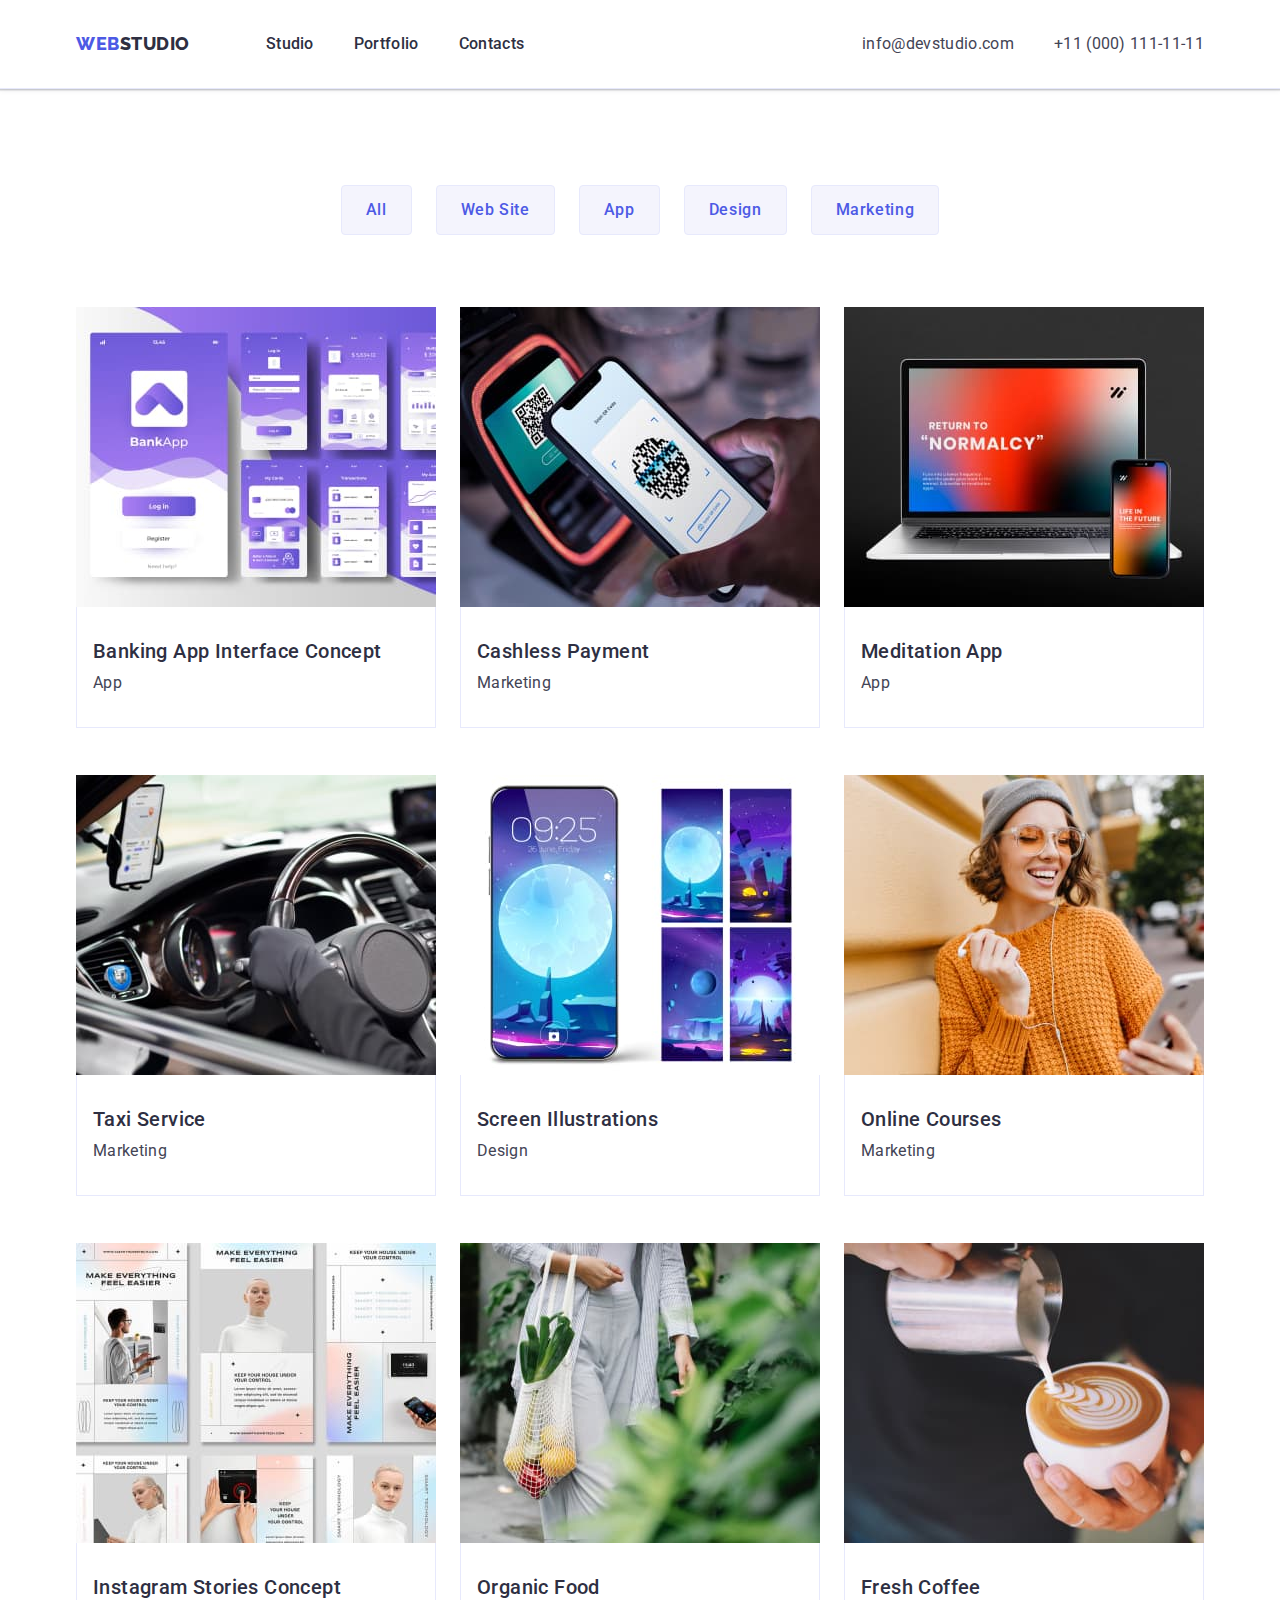
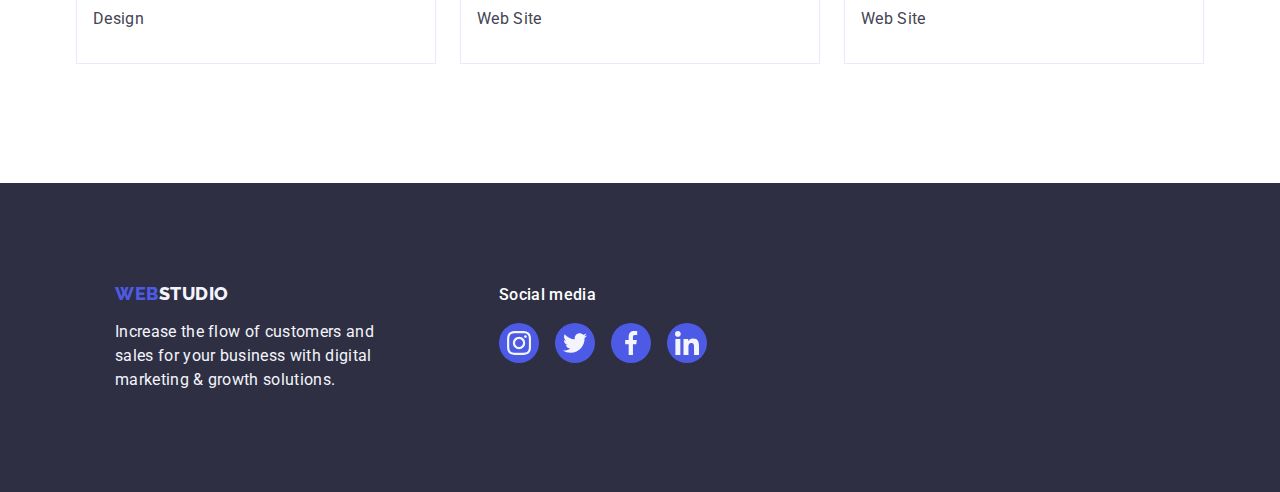
==== portfolio.html @ 546ac638 "Initial commit" ====
<!DOCTYPE html>
<html lang="en">
  <head>
    <meta charset="UTF-8" />
    <meta http-equiv="X-UA-Compatible" content="IE=edge" />
    <meta name="viewport" content="width=device-width, initial-scale=1.0" />
    <title>Portfolio</title>
    <link rel="preconnect" href="https://fonts.googleapis.com" />
    <link rel="preconnect" href="https://fonts.gstatic.com" crossorigin />
    <link
      href="https://fonts.googleapis.com/css2?family=Raleway:wght@800&family=Roboto:wght@400;500;700&display=swap"
      rel="stylesheet"
    />
    <link
      rel="stylesheet"
      href="https://cdnjs.cloudflare.com/ajax/libs/modern-normalize/1.1.0/modern-normalize.min.css"
    />
    <link rel="stylesheet" href="./css/style.css" />
  </head>
  <body>
    <!--================ Header====================== -->
    <header class="page-header">
      <div class="container page-header-container">
        <nav class="page-nav">
          <a class="logo link" href="./index.html"
            >Web<span class="logotextstudio">Studio</span>
          </a>
          <ul class="list menu-nav">
            <li>
              <a class="link list-item" href="./index.html">Studio</a>
            </li>
            <li><a class="link list-item" href="./portfolio.html">Portfolio</a></li>
            <li><a class="link list-item" href="">Contacts</a></li>
          </ul>
        </nav>
        <address class="contact">
          <ul class="contact-menu list">
            <li class="menu-item">
              <a class="mailtel link list" href="mailto:info@devstudio.com">info@devstudio.com</a>
            </li>
            <li class="menu-item">
              <a class="mailtel link list" href="tel:+110001111111">+11 (000) 111-11-11</a>
            </li>
          </ul>
        </address>
      </div>
    </header>
    <!-- ==================MAIN=========================== -->
    <main>
      <!-- SECTIOn Services -->
      <section class="services-section">
        <div class="container container-services-section">
          <h1 hidden>Services</h1>
          <ul class="menu-btn list">
            <li class="item-menu-btn">
              <button class="btn-page-portfolio" type="button">All</button>
            </li>
            <li class="item-menu-btn">
              <button class="btn-page-portfolio" type="button">Web Site</button>
            </li>
            <li class="item-menu-btn">
              <button class="btn-page-portfolio" type="button">App</button>
            </li>
            <li class="item-menu-btn">
              <button class="btn-page-portfolio" type="button">Design</button>
            </li>
            <li class="item-menu-btn">
              <button class="btn-page-portfolio" type="button">Marketing</button>
            </li>
          </ul>
          <!-- ============================== GALERY============================ -->

          <ul class="menu-galery list">
            <li class="item-galery">
              <a class="link-galery link" href="">
                <img
                  class="image-menu-galery"
                  src="./images/banking-app.jpg"
                  alt="banking app"
                  width="360"
                  height="300"
                />
                <div class="container-item-galery">
                  <h2 class="title-menu-galery">Banking App Interface Concept</h2>
                  <p class="text-menu-galery">App</p>
                </div>
              </a>
            </li>
            <li class="item-galery">
              <a class="link-galery link" href="">
                <img
                  class="image-menu-galery"
                  src="./images/cashless-payment.jpg"
                  alt="cashless-payment"
                  width="360"
                  height="300"
                />
                <div class="container-item-galery">
                  <h2 class="title-menu-galery">Cashless Payment</h2>
                  <p class="text-menu-galery">Marketing</p>
                </div>
              </a>
            </li>
            <li class="item-galery">
              <a class="link-galery link" href="">
                <img
                  class="image-menu-galery"
                  src="./images/meditation-app.jpg"
                  alt="meditation-app"
                  width="360"
                  height="300"
                />
                <div class="container-item-galery">
                  <h2 class="title-menu-galery">Meditation App</h2>
                  <p class="text-menu-galery">App</p>
                </div>
              </a>
            </li>
            <li class="item-galery">
              <a class="link-galery link" href="">
                <img
                  class="image-menu-galery"
                  src="./images/taxi-service.jpg"
                  alt="taxi-service"
                  width="360"
                  height="300"
                />
                <div class="container-item-galery">
                  <h2 class="title-menu-galery">Taxi Service</h2>
                  <p class="text-menu-galery">Marketing</p>
                </div>
              </a>
            </li>
            <li class="item-galery">
              <a class="link-galery link" href="">
                <img
                  class="image-menu-galery"
                  src="./images/screen-illustrations.jpg"
                  alt="screen-illustrations"
                  width="360"
                  height="300"
                />
                <div class="container-item-galery">
                  <h2 class="title-menu-galery">Screen Illustrations</h2>
                  <p class="text-menu-galery">Design</p>
                </div>
              </a>
            </li>
            <li class="item-galery">
              <a class="link-galery link" href="">
                <img
                  class="image-menu-galery"
                  src="./images/online-courses.jpg"
                  alt="Online Courses"
                  width="360"
                  height="300"
                />
                <div class="container-item-galery">
                  <h2 class="title-menu-galery">Online Courses</h2>
                  <p class="text-menu-galery">Marketing</p>
                </div>
              </a>
            </li>
            <li class="item-galery">
              <a class="link-galery link" href="">
                <img
                  class="image-menu-galery"
                  src="./images/instagram-stories.jpg"
                  alt="instagram-stories"
                  width="360"
                  height="300"
                />
                <div class="container-item-galery">
                  <h2 class="title-menu-galery">Instagram Stories Concept</h2>
                  <p class="text-menu-galery">Design</p>
                </div>
              </a>
            </li>
            <li class="item-galery">
              <a class="link-galery link" href="">
                <img
                  class="image-menu-galery"
                  src="./images/organic-food.jpg"
                  alt="organic-food"
                  width="360"
                  height="300"
                />
                <div class="container-item-galery">
                  <h2 class="title-menu-galery">Organic Food</h2>
                  <p class="text-menu-galery">Web Site</p>
                </div>
              </a>
            </li>
            <li class="item-galery">
              <a class="link-galery link" href="">
                <img
                  class="image-menu-galery"
                  src="./images/fresh-coffee.jpg"
                  alt="fresh-coffee"
                  width="360"
                  height="300"
                />
                <div class="container-item-galery">
                  <h2 class="title-menu-galery">Fresh Coffee</h2>
                  <p class="text-menu-galery">Web Site</p>
                </div>
              </a>
            </li>
          </ul>
        </div>
      </section>
    </main>
    <!-- ======================FOOTER=============== -->
    <footer class="footer">
      <div class="container-footer container">
        <div class="container-logo-footer">
          <a href="./index.html" class="logo link logo-footer">Web<span class="logotextstudio-footer">Studio</span></a>
          <p class="text-footer">
            Increase the flow of customers and sales for your business with digital marketing &
            growth solutions.
          </p>
        </div>
        <div class="container-social-footer">
          <p class="social-title">Social media</p>
          <ul class="menu-social-icon-footer list">
            <li class="menu-item-social-icon-footer">
              <a href="" class="footer-icon-link">
                <svg class="social-icon-footer" width="24" height="24">
                  <use href="./images/icons.svg#icon-instagram"></use>
                </svg>
              </a>
            </li>
            <li class="menu-item-social-icon-footer">
              <a href="" class="footer-icon-link">
                <svg class="social-icon-footer" width="24" height="24">
                  <use href="./images/icons.svg#icon-twitter"></use>
                </svg>
              </a>
            </li>
            <li class="menu-item-social-icon-footer">
              <a href="" class="footer-icon-link">
                <svg class="social-icon-footer" width="24" height="24">
                  <use href="./images/icons.svg#icon-facebook"></use>
                </svg>
              </a>
            </li>
            <li class="menu-item-social-icon-footer">
              <a href="" class="footer-icon-link">
                <svg class="social-icon-footer" width="24" height="24">
                  <use href="./images/icons.svg#icon-linkedin"></use>
                </svg>
              </a>
            </li>
          </ul>
        </div>
      </div>
    </footer>
  </body>
</html>
---- css/style.css ----
:root {
  --main-font-family: 'Roboto', sans-serif;
  --secondary-font-family: 'Raleway', sans-serif;
  --border-color: #8e8f99;
}
.list {
  list-style: none;
}
.link {
  text-decoration: none;
}
button {
  cursor: pointer;
}
h1,
h2,
h3,
h4,
p {
  margin-top: 0;
  margin-bottom: 0;
}
ul,
ol {
  margin-top: 0;
  margin-bottom: 0;
  padding-left: 0;
}
img {
  display: block;
}
body {
  font-family: var(--main-font-family);
  color: #434455;
  background-color: #ffffff;
}
.container {
  width: 1158px;
  padding-left: 15px;
  padding-right: 15px;
  margin: 0 auto;
}
/* ===============Header============= */
.page-header {
  display: flex;
  align-items: center;
  padding-top: 32px;
  padding-bottom: 32px;
  border-bottom: 1px solid #e7e9fc;
  box-shadow: 0px 2px 1px rgba(46, 47, 66, 0.08), 0px 1px 1px rgba(46, 47, 66, 0.16),
    0px 1px 6px rgba(46, 47, 66, 0.08);
}
.page-header-container {
  display: flex;
  align-items: center;
}
.page-nav {
  display: flex;
  align-items: center;
  margin-right: 76px;
}
.logo {
  font-family: var(--secondary-font-family);
  font-weight: 800;
  font-size: 18px;
  line-height: 1.17;
  display: flex;
  align-items: center;
  letter-spacing: 0.03em;
  text-transform: uppercase;
  color: #4d5ae5;
  margin-right: 76px;
}
.logotextstudio {
  font-family: var(--secondary-font-family);

  font-weight: 800;
  font-size: 18px;
  line-height: 1.17;
  display: flex;
  align-items: center;
  letter-spacing: 0.03em;
  text-transform: uppercase;
  color: #2e2f42;
}
.menu-nav {
  display: flex;
  gap: 40px;
}
.list-item {
  font-weight: 500;
  font-size: 16px;
  line-height: 1.5;
  letter-spacing: 0.02em;
  color: #2e2f42;
  padding: 24px 0;
}
.list-item:focus,
.list-item:hover,
.list-item:active {
  color: #404bbf;
}
.contact {
  font-style: normal;
  margin-left: auto;
}
.contact-menu {
  display: flex;
  gap: 40px;
}
.mailtel {
  font-style: normal;
  font-weight: 400;
  font-size: 16px;
  line-height: 1.5;
  letter-spacing: 0.02em;
  color: #434455;
  margin-left: auto;
  
}
.mailtel:focus,
.mailtel:hover,
.mailtel:active {
  color: #404bbf;
}
/* =================MAIN HERO============ */
.hero {
  background-color: #2e2f42;
  padding: 188px 0;
  background-image: linear-gradient(rgba(46, 47, 66, 0.7), rgba(46, 47, 66, 0.7)),
    url(../images/img-name.jpg);
  max-width: 1440px;
  background-repeat: no-repeat;
  background-position: center;
  background-size: cover;
  margin: auto;
}
.container-hero {
  display: flex;
  align-items: center;
  flex-direction: column;
}
.main-title {
  font-weight: 700;
  font-size: 56px;
  line-height: 1.07;
  text-align: center;
  letter-spacing: 0.02em;
  color: #ffffff;
  max-width: 496px;
  margin-bottom: 48px;
}
.modal-btn {
  font-family: 'Roboto', sans-serif;
  font-weight: 500;
  font-size: 16px;
  line-height: 1.5;
  border: none;
  letter-spacing: 0.04em;
  color: #ffffff;
  background: #4d5ae5;
  box-shadow: 0px 4px 4px rgba(0, 0, 0, 0.15);
  border-radius: 4px;
  min-width: 169px;
  height: 56px;
  display: block;
}
.modal-btn:hover,
.modal-btn:focus {
  background: #404bbf;
  box-shadow: 0px 4px 4px rgba(0, 0, 0, 0.15);
  border-radius: 4px;
}

/*================ SECTION SECOND============ */
.section-second {
  padding: 120px 0;
}

.tittle-section-second {
  font-weight: 500;
  font-size: 20px;
  line-height: 1.2;
  letter-spacing: 0.02em;
  color: #2e2f42;
  flex: none;
  order: 0;
  flex-grow: 0;
  margin-bottom: 8px;
}
.menu-section-second {
  display: flex;
  justify-content: center;
  gap: 24px;
}
.container-logo-img {
  display: flex;
  align-items: center;
  justify-content: center;
  margin-bottom: 8px;
  padding: 24px 100px 24px 100px;
  background: #f4f4fd;
  border-radius: 4px;
}
.logo-img {
  display: flex;
  box-sizing: content-box;
  margin: auto;
}
.item-section-second {
  width: calc((100%-72px) / 4);
}
.text-section-second {
  font-weight: 400;
  font-size: 16px;
  line-height: 1.5;
  letter-spacing: 0.02em;
  color: #434455;
  flex: none;
  order: 1;
  flex-grow: 0;
  width: 264px;
}
/* =========SECTION (Third section) What are we doing (Galery)====== */
.section-galery {
  padding-bottom: 120px;
}
.title-section-galery {
  font-weight: 700;
  font-size: 36px;
  line-height: 1.11;
  text-align: center;
  letter-spacing: 0.02em;
  text-transform: capitalize;
  color: #2e2f42;
  margin-bottom: 72px;
}
.menu-section-galery {
  display: flex;

  gap: 24px;
}

/* ========SECTION OUR TEAM ==========*/
.section-team {
  background-color: #f4f4fd;
  padding: 120px 0;
}
.menu-section-team {
  display: flex;
  gap: 24px;
}

.title-section-team {
  font-weight: 700;
  font-size: 36px;
  line-height: 1.11;
  text-align: center;
  letter-spacing: 0.02em;
  text-transform: capitalize;
  color: #2e2f42;

  margin-bottom: 72px;
}
.item-section-team {
  background-color: #ffffff;
  border-radius: 0px 0px 4px 4px;
  box-shadow: 0px 1px 6px rgba(46, 47, 66, 0.08), 0px 1px 1px rgba(46, 47, 66, 0.16),
    0px 2px 1px rgba(46, 47, 66, 0.08);
}

.container-ttile-section-team {
  padding: 32px 0;
}
.title-item-team {
  font-weight: 500;
  font-size: 20px;
  line-height: 1.2;
  text-align: center;
  letter-spacing: 0.02em;
  color: #2e2f42;
  flex: none;
  order: 0;
  flex-grow: 0;
  margin-bottom: 8px;
}
.text-item-team {
  font-weight: 400;
  font-size: 16px;
  line-height: 1.5;
  text-align: center;
  letter-spacing: 0.02em;
  color: #434455;
  flex: none;
  order: 1;
  flex-grow: 0;
  margin-bottom: 8px;
}
.menu-social {
  display: flex;
  justify-content: center;
  align-items: center;
  gap: 24px;
}
.item-menu-social {
  width: 40px;
  height: 40px;
}
.social-list-link {
  display: flex;
  justify-content: center;
  align-items: center;
  width: 100%;
  height: 100%;
  border-radius: 50%;
  background: #4d5ae5;
}
.social-list-link:hover,
.social-list-link:focus {
  background-color: #404bbf;
}
.social-list-icon {
  fill: #f4f4fd;
}
/* =======================CUSTOMERS================ */
.section-customers {
  /* padding: 120px 156px 120px 156px; */
  padding-top: 120px;
  padding-bottom: 120px;
}
.title-customers {
  font-weight: 700;
  font-size: 36px;
  line-height: 1.1;
  text-align: center;
  letter-spacing: 0.02em;
  text-transform: capitalize;
  color: #2e2f42;
  margin-bottom: 72px;
}
.menu-section-customers {
  display: flex;
  box-sizing: content-box;
  gap: 24px;
}
.item-menu-customers {
  width: 168px;
  height: 88px;
}
.link-menu-icon-customers {
  display: flex;
  justify-content: center;
  align-items: center;
  width: 100%;
  height: 100%;
  color: var(--border-color);
  border: 1px solid #8e8f99;
  border-radius: 4px;
}

.link-menu-icon-customers:hover,
.link-menu-icon-customers:focus {
  border-color: #404bbf;
  color: #404bbf;
}

.icon-customers {
  fill: currentColor;
}
/*========== FOOTER ==========*/
.footer {
  
  background-color: #2e2f42;
  padding: 100px 100px;
  margin: auto;
}
.container-footer {
  display: flex;
  align-items: baseline;
}
.container-logo-footer{
  margin-right: 120px;
}
.logo-footer {
  display: inline-block;
  margin-bottom: 16px;
}
.text-footer {
  font-weight: 400;
  font-size: 16px;
  line-height: 1.5;
  letter-spacing: 0.02em;
  color: #f4f4fd;
  display: block;
  width: 264px;

  padding-right: auto;
}
.logotextstudio-footer {
  color: #f4f4fd;
}
.social-title {
  font-weight: 500;
  font-size: 16px;
  line-height: 24px;
  letter-spacing: 0.02em;
  color: #ffffff;
  margin-bottom: 16px;
}
.menu-social-icon-footer {
  display: flex;
  justify-content: center;
  align-items: center;
  gap: 16px;
}
.menu-item-social-icon-footer {
  width: 40px;
  height: 40px;
}
.footer-icon-link {
  display: flex;
  justify-content: center;
  align-items: center;
  width: 100%;
  height: 100%;
  border-radius: 50%;
  background: #4d5ae5;
}
.footer-icon-link:hover,
.footer-icon-link:focus {
  background-color: #31d0aa;
}
.social-icon-footer {
  fill: #f4f4fd;
}
/*=============== PAGE PORTFOLIO==================== */
/* =====SECTION BUTTON===== */
.services-section {
  padding-top: 96px;
  padding-bottom: 120px;
}
.container-services-section {
  border-top: none;
}
.menu-btn {
  display: flex;
  flex-wrap: wrap;
  justify-content: center;
  text-align: center;
  margin-bottom: 72px;
  gap: 24px;
}

.btn-page-portfolio {
  font-family: var(--main-font-family);
  font-weight: 500;
  font-size: 16px;
  line-height: 1.5;
  display: flex;
  align-items: center;
  text-align: center;
  letter-spacing: 0.04em;
  color: #4d5ae5;
  flex: none;
  order: 0;
  flex-grow: 0;
  background: #f4f4fd;
  white-space: nowrap;
  padding: 12px 24px 12px 24px;
  border-radius: 4px;
  border: 1px solid #e7e9fc;
}
.btn-page-portfolio:hover,
.btn-page-portfolio:focus {
  color: #ffffff;
  background: #404bbf;
  border: 1px solid transparent;
  box-shadow: 0px 3px 1px rgba(0, 0, 0, 0.1), 0px 2px 1px rgba(0, 0, 0, 0.08),
    0px 2px 2px rgba(0, 0, 0, 0.12);
}
/* =======SECTION GALERY====== */

.menu-galery {
  display: flex;
  flex-wrap: wrap;
  row-gap: 48px;
  column-gap: 24px;
}
.item-galery {
  width: 360px;
  height: 420px;
}
.link-galery {
  display: block;
}
.link-galery:hover,
.link-galery:focus {
  box-shadow: 0px 1px 6px rgba(46, 47, 66, 0.08), 0px 1px 1px rgba(46, 47, 66, 0.16),
    0px 2px 1px rgba(46, 47, 66, 0.08);
}

.container-item-galery {
  padding: 32px 16px;
  border: 1px solid #e7e9fc;
  border-top: none;
}
.title-menu-galery {
  font-weight: 500;
  font-size: 20px;
  line-height: 1.2;
  letter-spacing: 0.02em;
  color: #2e2f42;
  flex: none;
  order: 0;
  flex-grow: 0;
  margin-bottom: 8px;
}
.text-menu-galery {
  font-weight: 400;
  font-size: 16px;
  line-height: 1.5;
  letter-spacing: 0.02em;
  color: #434455;
  flex: none;
  order: 1;
  flex-grow: 0;
}
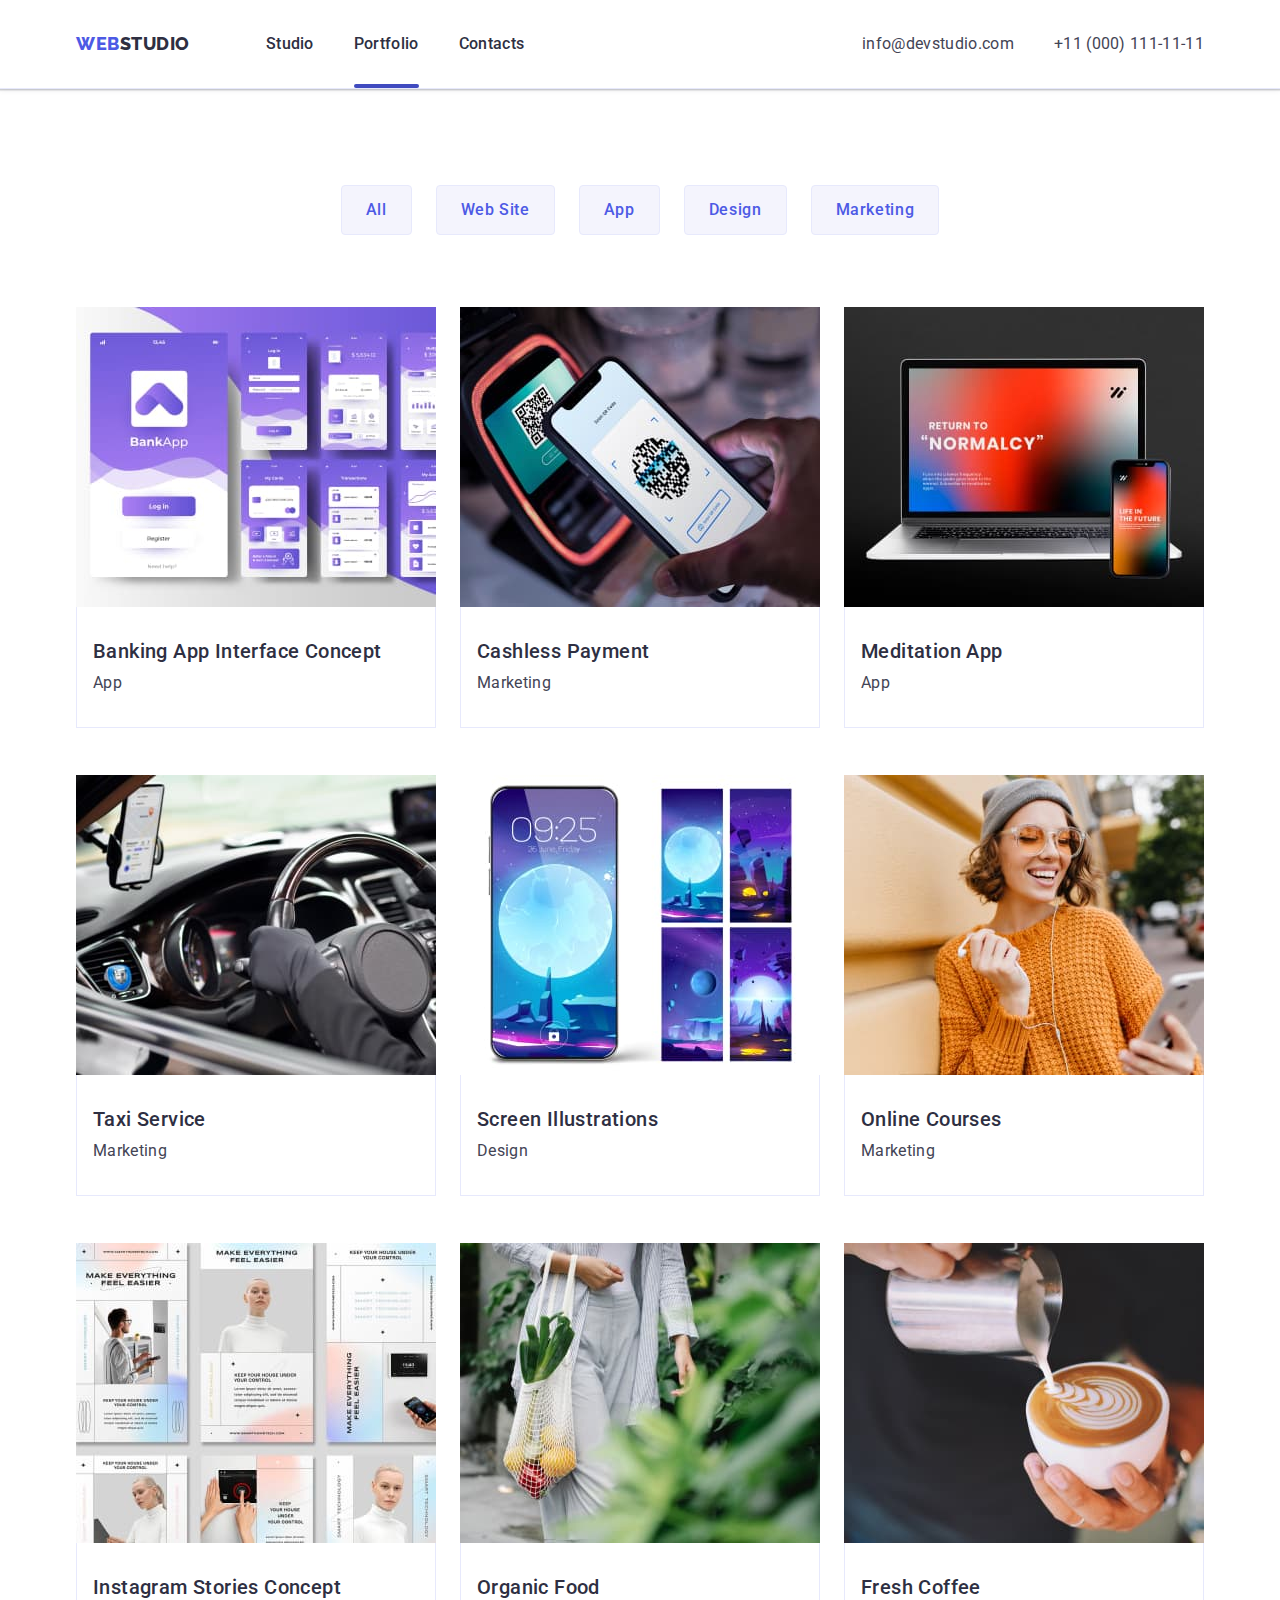
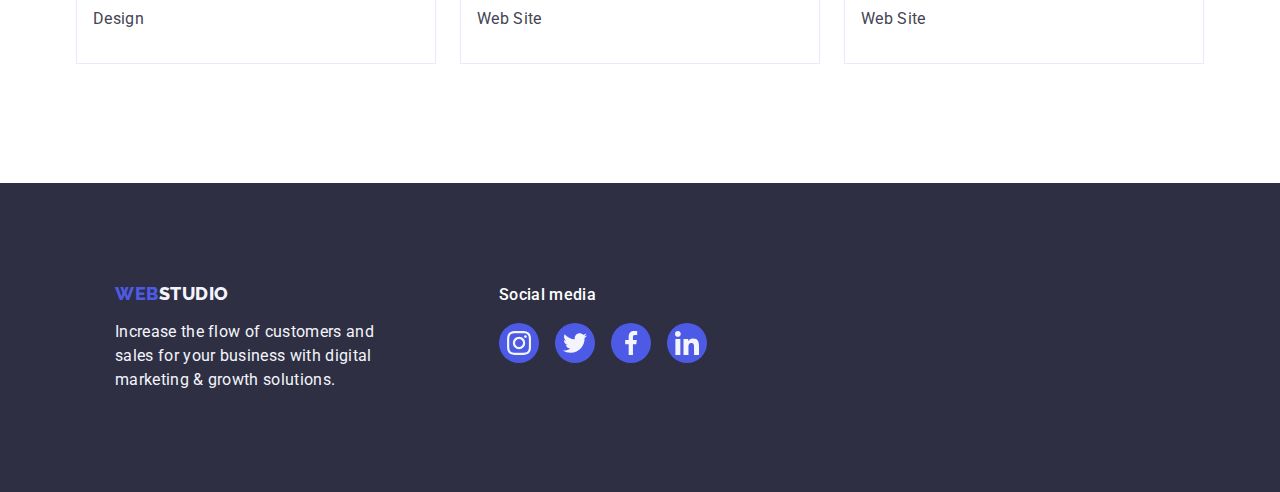
==== commit 02c58d3c: "add position and modal" ====
--- a/portfolio.html
+++ b/portfolio.html
@@ -29,7 +29,7 @@
             <li>
               <a class="link list-item" href="./index.html">Studio</a>
             </li>
-            <li><a class="link list-item" href="./portfolio.html">Portfolio</a></li>
+            <li><a class="link list-item current" href="./portfolio.html">Portfolio</a></li>
             <li><a class="link list-item" href="">Contacts</a></li>
           </ul>
         </nav>
@@ -73,13 +73,19 @@
           <ul class="menu-galery list">
             <li class="item-galery">
               <a class="link-galery link" href="">
-                <img
-                  class="image-menu-galery"
-                  src="./images/banking-app.jpg"
-                  alt="banking app"
-                  width="360"
-                  height="300"
-                />
+                <div class="container-overlay">
+                  <img
+                    class="image-menu-galery"
+                    src="./images/banking-app.jpg"
+                    alt="banking app"
+                    width="360"
+                    height="300"
+                  />
+                  <p class="overlay">
+                    14 Stylish and User-Friendly App Design Concepts · Task Manager App · Calorie
+                    Tracker App · Exotic Fruit Ecommerce App · Cloud Storage App
+                  </p>
+                </div>
                 <div class="container-item-galery">
                   <h2 class="title-menu-galery">Banking App Interface Concept</h2>
                   <p class="text-menu-galery">App</p>
@@ -88,13 +94,19 @@
             </li>
             <li class="item-galery">
               <a class="link-galery link" href="">
-                <img
-                  class="image-menu-galery"
-                  src="./images/cashless-payment.jpg"
-                  alt="cashless-payment"
-                  width="360"
-                  height="300"
-                />
+                <div class="container-overlay">
+                  <img
+                    class="image-menu-galery"
+                    src="./images/cashless-payment.jpg"
+                    alt="cashless-payment"
+                    width="360"
+                    height="300"
+                  />
+                  <p class="overlay">
+                    14 Stylish and User-Friendly App Design Concepts · Task Manager App · Calorie
+                    Tracker App · Exotic Fruit Ecommerce App · Cloud Storage App
+                  </p>
+                </div>
                 <div class="container-item-galery">
                   <h2 class="title-menu-galery">Cashless Payment</h2>
                   <p class="text-menu-galery">Marketing</p>
@@ -103,13 +115,19 @@
             </li>
             <li class="item-galery">
               <a class="link-galery link" href="">
-                <img
-                  class="image-menu-galery"
-                  src="./images/meditation-app.jpg"
-                  alt="meditation-app"
-                  width="360"
-                  height="300"
-                />
+                <div class="container-overlay">
+                  <img
+                    class="image-menu-galery"
+                    src="./images/meditation-app.jpg"
+                    alt="meditation-app"
+                    width="360"
+                    height="300"
+                  />
+                  <p class="overlay">
+                    14 Stylish and User-Friendly App Design Concepts · Task Manager App · Calorie
+                    Tracker App · Exotic Fruit Ecommerce App · Cloud Storage App
+                  </p>
+                </div>
                 <div class="container-item-galery">
                   <h2 class="title-menu-galery">Meditation App</h2>
                   <p class="text-menu-galery">App</p>
@@ -118,13 +136,19 @@
             </li>
             <li class="item-galery">
               <a class="link-galery link" href="">
-                <img
-                  class="image-menu-galery"
-                  src="./images/taxi-service.jpg"
-                  alt="taxi-service"
-                  width="360"
-                  height="300"
-                />
+                <div class="container-overlay">
+                  <img
+                    class="image-menu-galery"
+                    src="./images/taxi-service.jpg"
+                    alt="taxi-service"
+                    width="360"
+                    height="300"
+                  />
+                  <p class="overlay">
+                    14 Stylish and User-Friendly App Design Concepts · Task Manager App · Calorie
+                    Tracker App · Exotic Fruit Ecommerce App · Cloud Storage App
+                  </p>
+                </div>
                 <div class="container-item-galery">
                   <h2 class="title-menu-galery">Taxi Service</h2>
                   <p class="text-menu-galery">Marketing</p>
@@ -133,13 +157,19 @@
             </li>
             <li class="item-galery">
               <a class="link-galery link" href="">
-                <img
-                  class="image-menu-galery"
-                  src="./images/screen-illustrations.jpg"
-                  alt="screen-illustrations"
-                  width="360"
-                  height="300"
-                />
+                <div class="container-overlay">
+                  <img
+                    class="image-menu-galery"
+                    src="./images/screen-illustrations.jpg"
+                    alt="screen-illustrations"
+                    width="360"
+                    height="300"
+                  />
+                  <p class="overlay">
+                    14 Stylish and User-Friendly App Design Concepts · Task Manager App · Calorie
+                    Tracker App · Exotic Fruit Ecommerce App · Cloud Storage App
+                  </p>
+                </div>
                 <div class="container-item-galery">
                   <h2 class="title-menu-galery">Screen Illustrations</h2>
                   <p class="text-menu-galery">Design</p>
@@ -148,13 +178,19 @@
             </li>
             <li class="item-galery">
               <a class="link-galery link" href="">
-                <img
-                  class="image-menu-galery"
-                  src="./images/online-courses.jpg"
-                  alt="Online Courses"
-                  width="360"
-                  height="300"
-                />
+                <div class="container-overlay">
+                  <img
+                    class="image-menu-galery"
+                    src="./images/online-courses.jpg"
+                    alt="Online Courses"
+                    width="360"
+                    height="300"
+                  />
+                  <p class="overlay">
+                    14 Stylish and User-Friendly App Design Concepts · Task Manager App · Calorie
+                    Tracker App · Exotic Fruit Ecommerce App · Cloud Storage App
+                  </p>
+                </div>
                 <div class="container-item-galery">
                   <h2 class="title-menu-galery">Online Courses</h2>
                   <p class="text-menu-galery">Marketing</p>
@@ -163,13 +199,19 @@
             </li>
             <li class="item-galery">
               <a class="link-galery link" href="">
-                <img
-                  class="image-menu-galery"
-                  src="./images/instagram-stories.jpg"
-                  alt="instagram-stories"
-                  width="360"
-                  height="300"
-                />
+                <div class="container-overlay">
+                  <img
+                    class="image-menu-galery"
+                    src="./images/instagram-stories.jpg"
+                    alt="instagram-stories"
+                    width="360"
+                    height="300"
+                  />
+                  <p class="overlay">
+                    14 Stylish and User-Friendly App Design Concepts · Task Manager App · Calorie
+                    Tracker App · Exotic Fruit Ecommerce App · Cloud Storage App
+                  </p>
+                </div>
                 <div class="container-item-galery">
                   <h2 class="title-menu-galery">Instagram Stories Concept</h2>
                   <p class="text-menu-galery">Design</p>
@@ -178,13 +220,19 @@
             </li>
             <li class="item-galery">
               <a class="link-galery link" href="">
-                <img
-                  class="image-menu-galery"
-                  src="./images/organic-food.jpg"
-                  alt="organic-food"
-                  width="360"
-                  height="300"
-                />
+                <div class="container-overlay">
+                  <img
+                    class="image-menu-galery"
+                    src="./images/organic-food.jpg"
+                    alt="organic-food"
+                    width="360"
+                    height="300"
+                  />
+                  <p class="overlay">
+                    14 Stylish and User-Friendly App Design Concepts · Task Manager App · Calorie
+                    Tracker App · Exotic Fruit Ecommerce App · Cloud Storage App
+                  </p>
+                </div>
                 <div class="container-item-galery">
                   <h2 class="title-menu-galery">Organic Food</h2>
                   <p class="text-menu-galery">Web Site</p>
@@ -193,13 +241,19 @@
             </li>
             <li class="item-galery">
               <a class="link-galery link" href="">
-                <img
-                  class="image-menu-galery"
-                  src="./images/fresh-coffee.jpg"
-                  alt="fresh-coffee"
-                  width="360"
-                  height="300"
-                />
+                <div class="container-overlay">
+                  <img
+                    class="image-menu-galery"
+                    src="./images/fresh-coffee.jpg"
+                    alt="fresh-coffee"
+                    width="360"
+                    height="300"
+                  />
+                  <p class="overlay">
+                    14 Stylish and User-Friendly App Design Concepts · Task Manager App · Calorie
+                    Tracker App · Exotic Fruit Ecommerce App · Cloud Storage App
+                  </p>
+                </div>
                 <div class="container-item-galery">
                   <h2 class="title-menu-galery">Fresh Coffee</h2>
                   <p class="text-menu-galery">Web Site</p>
@@ -214,7 +268,9 @@
     <footer class="footer">
       <div class="container-footer container">
         <div class="container-logo-footer">
-          <a href="./index.html" class="logo link logo-footer">Web<span class="logotextstudio-footer">Studio</span></a>
+          <a href="./index.html" class="logo link logo-footer"
+            >Web<span class="logotextstudio-footer">Studio</span></a
+          >
           <p class="text-footer">
             Increase the flow of customers and sales for your business with digital marketing &
             growth solutions.
--- a/css/style.css
+++ b/css/style.css
@@ -2,6 +2,7 @@
   --main-font-family: 'Roboto', sans-serif;
   --secondary-font-family: 'Raleway', sans-serif;
   --border-color: #8e8f99;
+  --transition-duration-and-func: 250ms cubic-bezier(0.4, 0, 0.2, 1);
 }
 .list {
   list-style: none;
@@ -42,6 +43,7 @@
 }
 /* ===============Header============= */
 .page-header {
+  
   display: flex;
   align-items: center;
   padding-top: 32px;
@@ -88,12 +90,30 @@
   gap: 40px;
 }
 .list-item {
+ position: relative;
   font-weight: 500;
   font-size: 16px;
   line-height: 1.5;
   letter-spacing: 0.02em;
   color: #2e2f42;
-  padding: 24px 0;
+  transition: color var(--transition-duration-and-func);
+  
+}
+.current::after{
+  display: block;
+  position: absolute;
+bottom: 0;  
+  left: 0;
+  top: 50px;
+  content:"";
+  width: 100%;
+  height: 4px;
+  
+
+
+  background: #404BBF;
+    border-radius: 2px;
+  
 }
 .list-item:focus,
 .list-item:hover,
@@ -116,6 +136,7 @@
   letter-spacing: 0.02em;
   color: #434455;
   margin-left: auto;
+  transition: color var(--transition-duration-and-func);
   
 }
 .mailtel:focus,
@@ -164,6 +185,7 @@
   min-width: 169px;
   height: 56px;
   display: block;
+  transition: background-color var(--transition-duration-and-func);
 }
 .modal-btn:hover,
 .modal-btn:focus {
@@ -314,6 +336,7 @@
   height: 100%;
   border-radius: 50%;
   background: #4d5ae5;
+  transition: background-color var(--transition-duration-and-func);
 }
 .social-list-link:hover,
 .social-list-link:focus {
@@ -356,6 +379,8 @@
   color: var(--border-color);
   border: 1px solid #8e8f99;
   border-radius: 4px;
+  transition: border-color var(--transition-duration-and-func),
+   color var(--transition-duration-and-func);
 }
 
 .link-menu-icon-customers:hover,
@@ -425,6 +450,7 @@
   height: 100%;
   border-radius: 50%;
   background: #4d5ae5;
+  transition: background-color var(--transition-duration-and-func);
 }
 .footer-icon-link:hover,
 .footer-icon-link:focus {
@@ -432,6 +458,52 @@
 }
 .social-icon-footer {
   fill: #f4f4fd;
+}
+/* =========BACKDROP======== */
+.backdrop{
+  position: fixed;
+  top: 0;
+  left: 0;
+  width: 100%;
+  height: 100%;
+  background: rgba(46, 47, 66, 0.4);
+  opacity: 1;
+  visibility: visible;
+  pointer-events: auto;
+  transition: opacity var(--transition-duration-and-func), visibility var(--transition-duration-and-func);
+}.modal{
+  padding: 24px;
+  position: absolute;
+  top: 50%;
+  left: 50%;
+  transform: translate(-50%,-50%);
+  width: 408px;
+  height: 584px;
+  background: #FCFCFC;
+    box-shadow: 0px 1px 1px rgba(0, 0, 0, 0.14), 0px 1px 3px rgba(0, 0, 0, 0.12), 0px 2px 1px rgba(0, 0, 0, 0.2);
+    border-radius: 4px;
+    
+}
+.modal-close-btn{
+  position: absolute;
+  top: 24px;
+  right: 24px;
+
+  display: flex;
+  align-items: center;
+  justify-content: center;
+  width: 24px;
+  height: 24px;
+  padding-left: 0;
+  padding-right: 0;
+  background: #E7E9FC;
+    border: 1px solid rgba(0, 0, 0, 0.1);
+    border-radius: 50%;
+}
+.is-hidden{
+  opacity: 0;
+  visibility: hidden;
+  pointer-events: none;
 }
 /*=============== PAGE PORTFOLIO==================== */
 /* =====SECTION BUTTON===== */
@@ -469,6 +541,10 @@
   padding: 12px 24px 12px 24px;
   border-radius: 4px;
   border: 1px solid #e7e9fc;
+  transition: color var(--transition-duration-and-func),
+   background-color var(--transition-duration-and-func),
+   border var(--transition-duration-and-func),
+   box-shadow var(--transition-duration-and-func);
 }
 .btn-page-portfolio:hover,
 .btn-page-portfolio:focus {
@@ -492,12 +568,37 @@
 }
 .link-galery {
   display: block;
+  transition: box-shadow var(--transition-duration-and-func);
 }
 .link-galery:hover,
 .link-galery:focus {
   box-shadow: 0px 1px 6px rgba(46, 47, 66, 0.08), 0px 1px 1px rgba(46, 47, 66, 0.16),
     0px 2px 1px rgba(46, 47, 66, 0.08);
 }
+.link-galery:hover .overlay,
+.link-galery:focus .overlay{
+  transform: translateY(0);
+}
+.container-overlay{
+  position: relative;
+  overflow: hidden;
+}
+.overlay{
+  font-size: 16px;
+   line-height: 1.5;
+    letter-spacing: 0.02em;
+    position: absolute;
+    top: 0;
+    left: 0;
+    width: 100%;
+    height: 100%;
+    padding: 15px;
+    color: #F4F4FD;
+    background-color: #4D5AE5;
+    overflow: auto;
+    transform: translate(0px, 100%);
+    transition: var(--transition-duration-and-func);
+}
 
 .container-item-galery {
   padding: 32px 16px;
